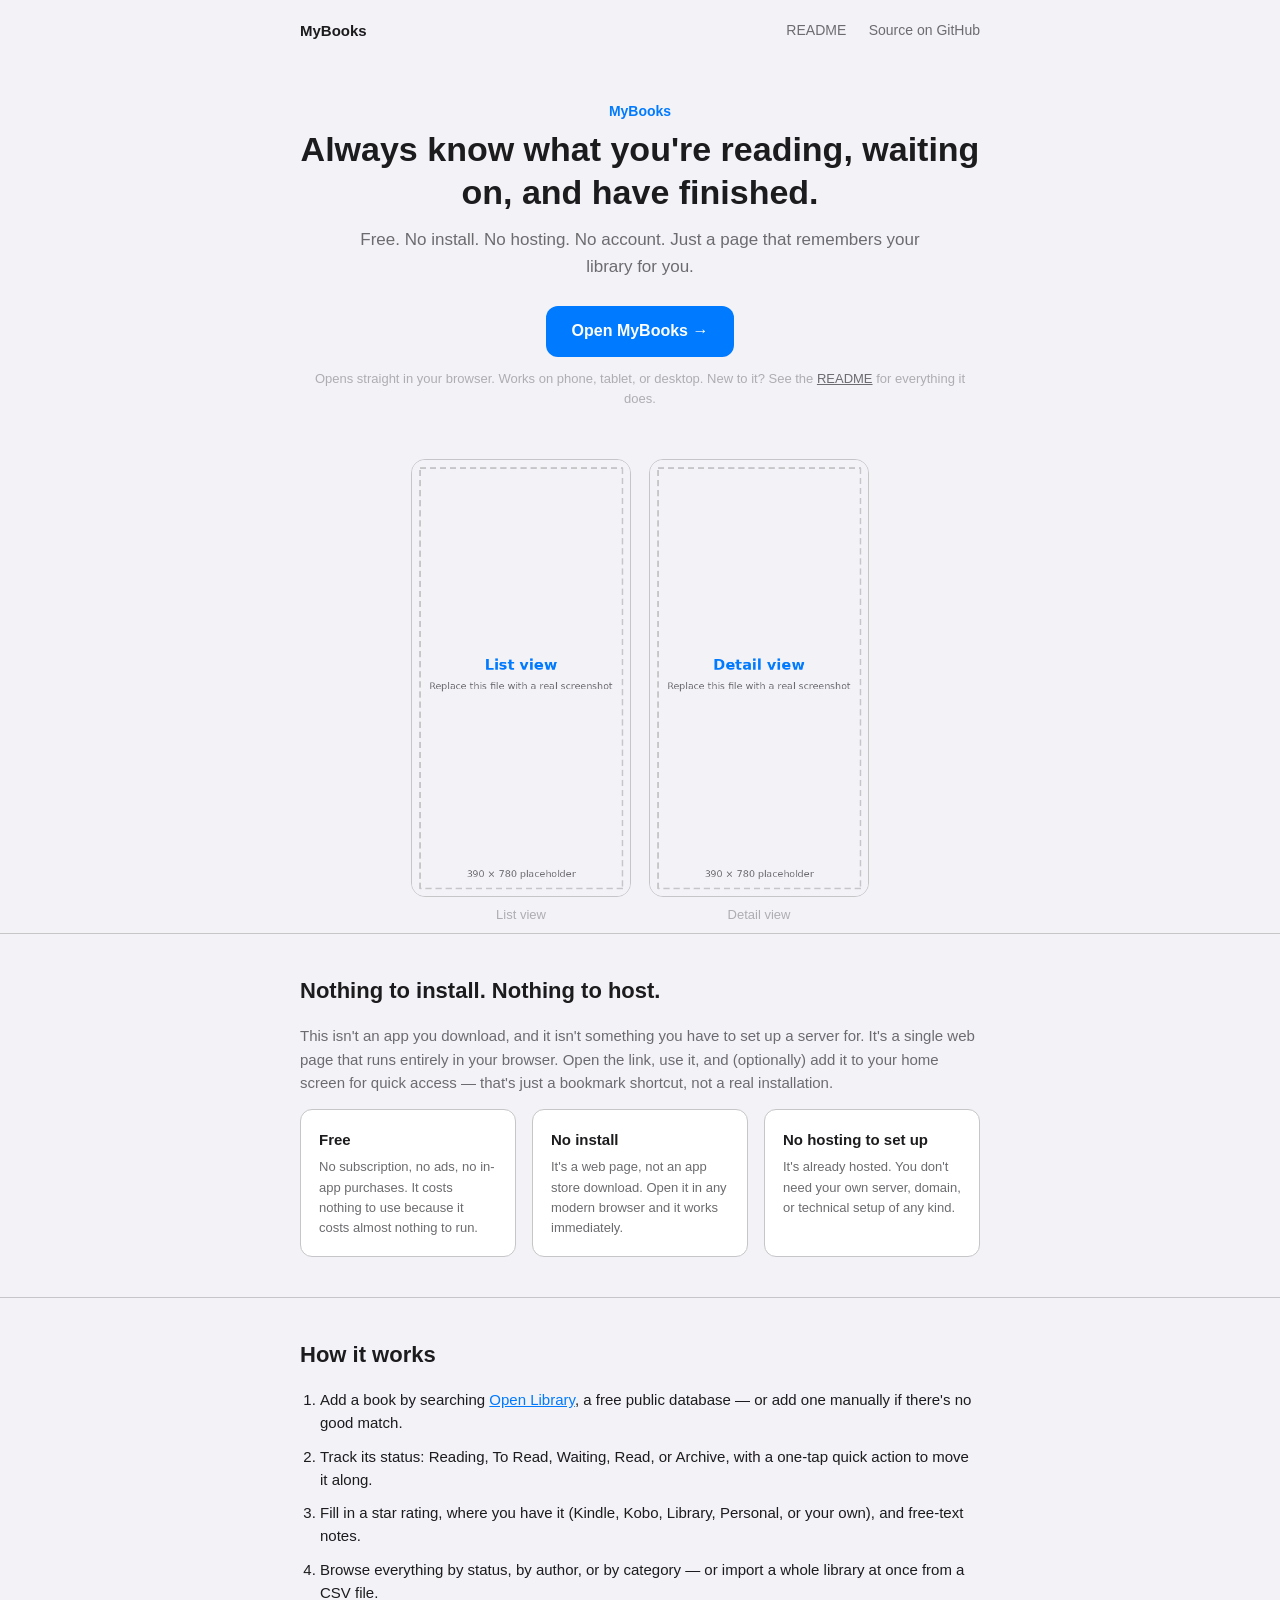
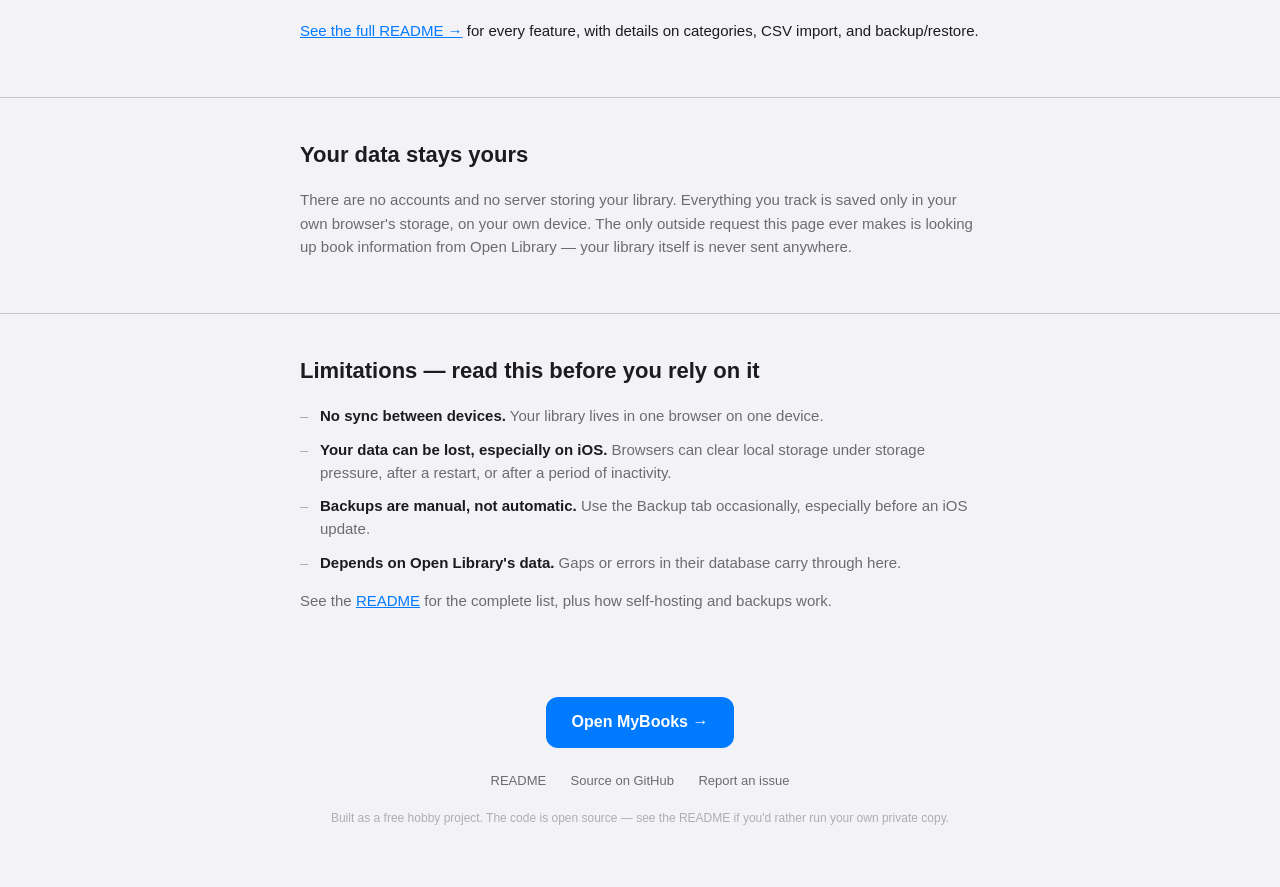
==== index.html @ d6f0a2b5 "Add files via upload" ====
<!DOCTYPE html>
<html lang="en">
<head>
<meta charset="UTF-8">
<meta name="viewport" content="width=device-width, initial-scale=1.0">
<title>MyBooks — a free, private reading tracker</title>
<meta name="description" content="Keep track of what you're reading, waiting on, and have finished. No install, no hosting, no account, no cost. Your data stays on your own device.">
<style>
  :root {
    --bg: #F2F2F7;
    --card: #FFFFFF;
    --blue: #007AFF;
    --label: #1C1C1E;
    --secondary-label: #6C6C70;
    --tertiary-label: #AEAEB2;
    --separator: #C6C6C8;
  }
  * { box-sizing: border-box; }
  body {
    margin: 0;
    background: var(--bg);
    color: var(--label);
    font-family: -apple-system, BlinkMacSystemFont, "SF Pro Text", "Helvetica Neue", Arial, sans-serif;
    line-height: 1.55;
  }
  .wrap { max-width: 720px; margin: 0 auto; padding: 0 20px; }

  nav { padding: 18px 0; }
  nav .wrap { display: flex; justify-content: space-between; align-items: center; }
  nav .brand { font-weight: 700; font-size: 15px; }
  nav a { color: var(--secondary-label); text-decoration: none; font-size: 14px; margin-left: 18px; }
  nav a:hover { color: var(--blue); }

  header.hero { padding: 40px 0 10px; text-align: center; }
  header.hero .kicker { font-size: 14px; font-weight: 600; color: var(--blue); margin-bottom: 6px; }
  header.hero h1 { font-size: 34px; line-height: 1.25; margin: 0 0 14px; font-weight: 700; }
  header.hero p.lede { font-size: 17px; color: var(--secondary-label); max-width: 560px; margin: 0 auto 26px; }

  .cta {
    display: inline-block; background: var(--blue); color: #fff; text-decoration: none;
    font-size: 16px; font-weight: 600; padding: 13px 26px; border-radius: 12px;
  }
  .cta:hover { opacity: 0.9; }
  .cta-note { font-size: 13px; color: var(--tertiary-label); margin-top: 12px; }
  .cta-note a { color: var(--secondary-label); }

  .screens { display: flex; gap: 18px; justify-content: center; margin: 40px 0 8px; flex-wrap: wrap; }
  .screens figure { margin: 0; text-align: center; }
  .screens img {
    width: 220px; max-width: 42vw; border-radius: 14px; border: 0.5px solid var(--separator);
    display: block;
  }
  .screens figcaption { font-size: 13px; color: var(--tertiary-label); margin-top: 8px; }

  section { padding: 40px 0; border-top: 0.5px solid var(--separator); }
  section h2 { font-size: 22px; margin: 0 0 16px; }

  .feature-grid { display: grid; grid-template-columns: repeat(3, 1fr); gap: 16px; }
  .feature-grid .card {
    background: var(--card); border-radius: 12px; padding: 18px; border: 0.5px solid var(--separator);
  }
  .feature-grid h3 { font-size: 15px; margin: 0 0 6px; }
  .feature-grid p { font-size: 13px; color: var(--secondary-label); margin: 0; }

  ol.steps, ul.plain { padding-left: 20px; margin: 0; }
  ol.steps li, ul.plain li { margin-bottom: 10px; font-size: 15px; }
  ul.plain { list-style: none; padding-left: 0; }
  ul.plain li { padding-left: 20px; position: relative; }
  ul.plain li::before { content: "\2013"; position: absolute; left: 0; color: var(--tertiary-label); }

  p { font-size: 15px; }
  a { color: var(--blue); }

  footer { padding: 30px 0 60px; text-align: center; }
  footer .links a { color: var(--secondary-label); text-decoration: none; font-size: 13px; margin: 0 10px; }
  footer .links a:hover { color: var(--blue); }
  footer .fine { font-size: 12px; color: var(--tertiary-label); margin-top: 16px; }

  @media (max-width: 560px) {
    .feature-grid { grid-template-columns: 1fr; }
    header.hero h1 { font-size: 28px; }
  }
</style>
</head>
<body>

<nav>
  <div class="wrap">
    <span class="brand">MyBooks</span>
    <span>
      <a href="https://github.com/CyberAdvisor/MyBooks/blob/main/README.md">README</a>
      <a href="https://github.com/CyberAdvisor/MyBooks">Source on GitHub</a>
    </span>
  </div>
</nav>

<header class="hero">
  <div class="wrap">
    <div class="kicker">MyBooks</div>
    <h1>Always know what you're reading, waiting on, and have finished.</h1>
    <p class="lede">
      Free. No install. No hosting. No account. Just a page that remembers your library for you.
    </p>
    <a class="cta" href="/mybooks/">Open MyBooks &rarr;</a>
    <div class="cta-note">
      Opens straight in your browser. Works on phone, tablet, or desktop.
      New to it? See the <a href="https://github.com/CyberAdvisor/MyBooks/blob/main/README.md">README</a> for everything it does.
    </div>
  </div>
</header>

<div class="wrap">
  <div class="screens">
    <figure>
      <img src="images/list-view.png" alt="MyBooks list view, grouped by reading status with search and quick actions">
      <figcaption>List view</figcaption>
    </figure>
    <figure>
      <img src="images/detail-view.png" alt="MyBooks detail view for a single book, showing cover, category, rating, and notes">
      <figcaption>Detail view</figcaption>
    </figure>
  </div>
</div>

<section>
  <div class="wrap">
    <h2>Nothing to install. Nothing to host.</h2>
    <p style="color: var(--secondary-label);">
      This isn't an app you download, and it isn't something you have to set up a server for.
      It's a single web page that runs entirely in your browser. Open the link, use it, and
      (optionally) add it to your home screen for quick access &mdash; that's just a bookmark
      shortcut, not a real installation.
    </p>
    <div class="feature-grid">
      <div class="card">
        <h3>Free</h3>
        <p>No subscription, no ads, no in-app purchases. It costs nothing to use because it costs almost nothing to run.</p>
      </div>
      <div class="card">
        <h3>No install</h3>
        <p>It's a web page, not an app store download. Open it in any modern browser and it works immediately.</p>
      </div>
      <div class="card">
        <h3>No hosting to set up</h3>
        <p>It's already hosted. You don't need your own server, domain, or technical setup of any kind.</p>
      </div>
    </div>
  </div>
</section>

<section>
  <div class="wrap">
    <h2>How it works</h2>
    <ol class="steps">
      <li>Add a book by searching <a href="https://openlibrary.org">Open Library</a>, a free public database &mdash; or add one manually if there's no good match.</li>
      <li>Track its status: Reading, To Read, Waiting, Read, or Archive, with a one-tap quick action to move it along.</li>
      <li>Fill in a star rating, where you have it (Kindle, Kobo, Library, Personal, or your own), and free-text notes.</li>
      <li>Browse everything by status, by author, or by category &mdash; or import a whole library at once from a CSV file.</li>
    </ol>
    <p><a href="https://github.com/CyberAdvisor/MyBooks/blob/main/README.md">See the full README &rarr;</a> for every feature, with details on categories, CSV import, and backup/restore.</p>
  </div>
</section>

<section>
  <div class="wrap">
    <h2>Your data stays yours</h2>
    <p style="color: var(--secondary-label);">
      There are no accounts and no server storing your library. Everything you track is saved
      only in your own browser's storage, on your own device. The only outside request this
      page ever makes is looking up book information from Open Library &mdash; your library itself
      is never sent anywhere.
    </p>
  </div>
</section>

<section>
  <div class="wrap">
    <h2>Limitations &mdash; read this before you rely on it</h2>
    <ul class="plain" style="color: var(--secondary-label);">
      <li><strong style="color: var(--label);">No sync between devices.</strong> Your library lives in one browser on one device.</li>
      <li><strong style="color: var(--label);">Your data can be lost, especially on iOS.</strong> Browsers can clear local storage under storage pressure, after a restart, or after a period of inactivity.</li>
      <li><strong style="color: var(--label);">Backups are manual, not automatic.</strong> Use the Backup tab occasionally, especially before an iOS update.</li>
      <li><strong style="color: var(--label);">Depends on Open Library's data.</strong> Gaps or errors in their database carry through here.</li>
    </ul>
    <p style="color: var(--secondary-label);">See the <a href="https://github.com/CyberAdvisor/MyBooks/blob/main/README.md">README</a> for the complete list, plus how self-hosting and backups work.</p>
  </div>
</section>

<footer>
  <a class="cta" href="/mybooks/">Open MyBooks &rarr;</a>
  <div class="links" style="margin-top: 20px;">
    <a href="https://github.com/CyberAdvisor/MyBooks/blob/main/README.md">README</a>
    <a href="https://github.com/CyberAdvisor/MyBooks">Source on GitHub</a>
    <a href="https://github.com/CyberAdvisor/MyBooks/issues">Report an issue</a>
  </div>
  <div class="fine">Built as a free hobby project. The code is open source &mdash; see the README if you'd rather run your own private copy.</div>
</footer>

</body>
</html>
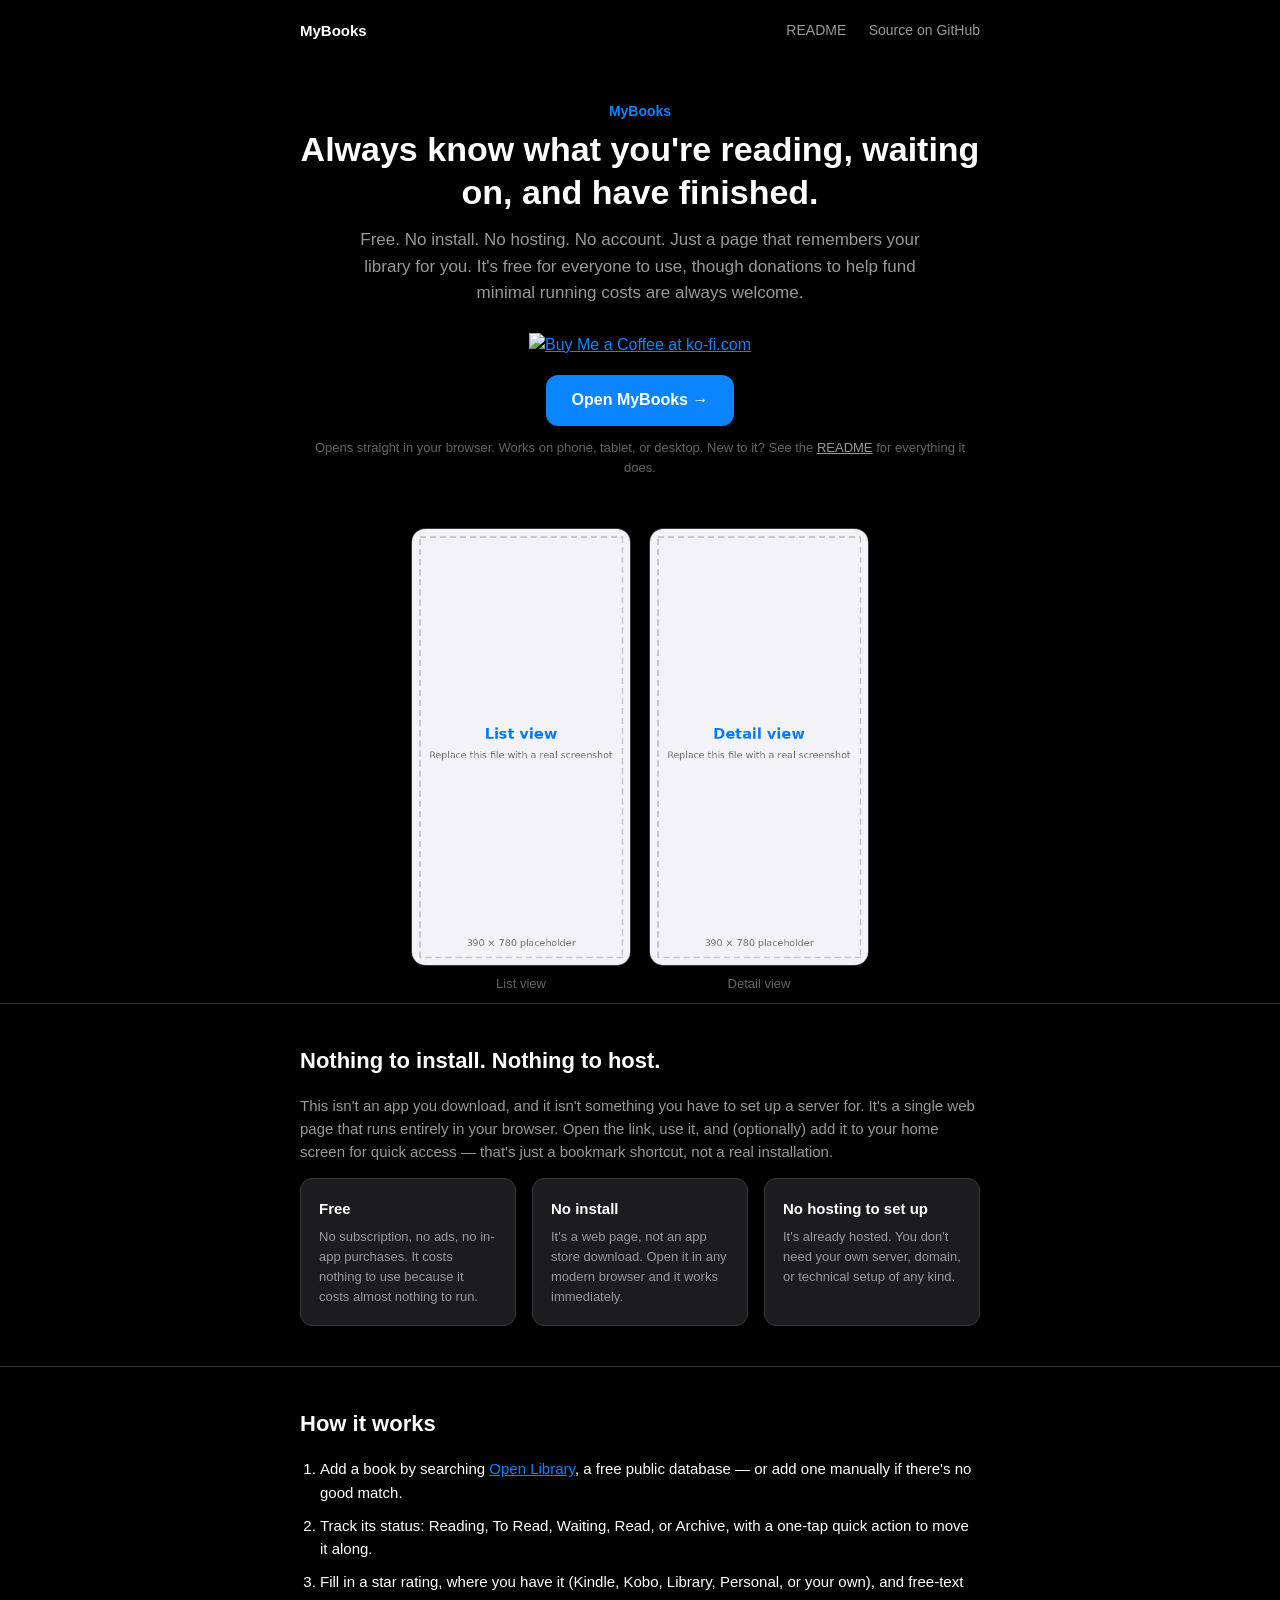
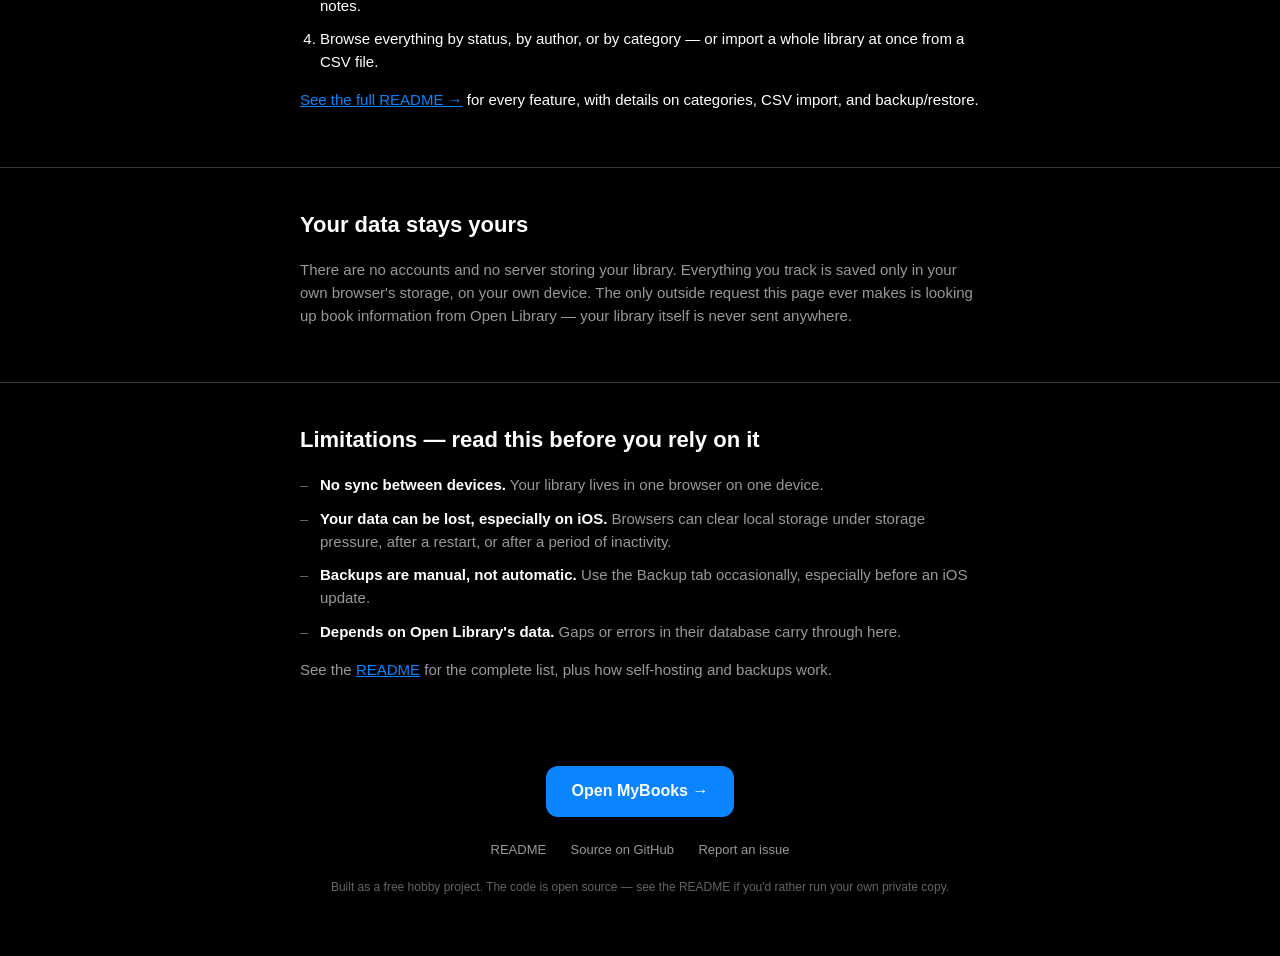
==== commit cb8e6127: "Add files via upload Update appearance" ====
--- a/index.html
+++ b/index.html
@@ -7,13 +7,13 @@
 <meta name="description" content="Keep track of what you're reading, waiting on, and have finished. No install, no hosting, no account, no cost. Your data stays on your own device.">
 <style>
   :root {
-    --bg: #F2F2F7;
-    --card: #FFFFFF;
-    --blue: #007AFF;
-    --label: #1C1C1E;
-    --secondary-label: #6C6C70;
-    --tertiary-label: #AEAEB2;
-    --separator: #C6C6C8;
+    --bg: #000000;
+    --card: #1C1C1E;
+    --blue: #0A84FF;
+    --label: #FFFFFF;
+    --secondary-label: #98989D;
+    --tertiary-label: #636366;
+    --separator: #38383A;
   }
   * { box-sizing: border-box; }
   body {
@@ -44,6 +44,8 @@
   .cta-note { font-size: 13px; color: var(--tertiary-label); margin-top: 12px; }
   .cta-note a { color: var(--secondary-label); }
 
+  .kofi { margin-bottom: 18px; }
+
   .screens { display: flex; gap: 18px; justify-content: center; margin: 40px 0 8px; flex-wrap: wrap; }
   .screens figure { margin: 0; text-align: center; }
   .screens img {
@@ -100,7 +102,11 @@
     <h1>Always know what you're reading, waiting on, and have finished.</h1>
     <p class="lede">
       Free. No install. No hosting. No account. Just a page that remembers your library for you.
+      It's free for everyone to use, though donations to help fund minimal running costs are always welcome.
     </p>
+    <div class="kofi">
+      <a href="https://ko-fi.com/Z8O623D716" target="_blank" rel="noopener"><img height="36" style="border:0px;height:36px;" src="https://storage.ko-fi.com/cdn/kofi6.png?v=6" alt="Buy Me a Coffee at ko-fi.com"></a>
+    </div>
     <a class="cta" href="/mybooks/">Open MyBooks &rarr;</a>
     <div class="cta-note">
       Opens straight in your browser. Works on phone, tablet, or desktop.
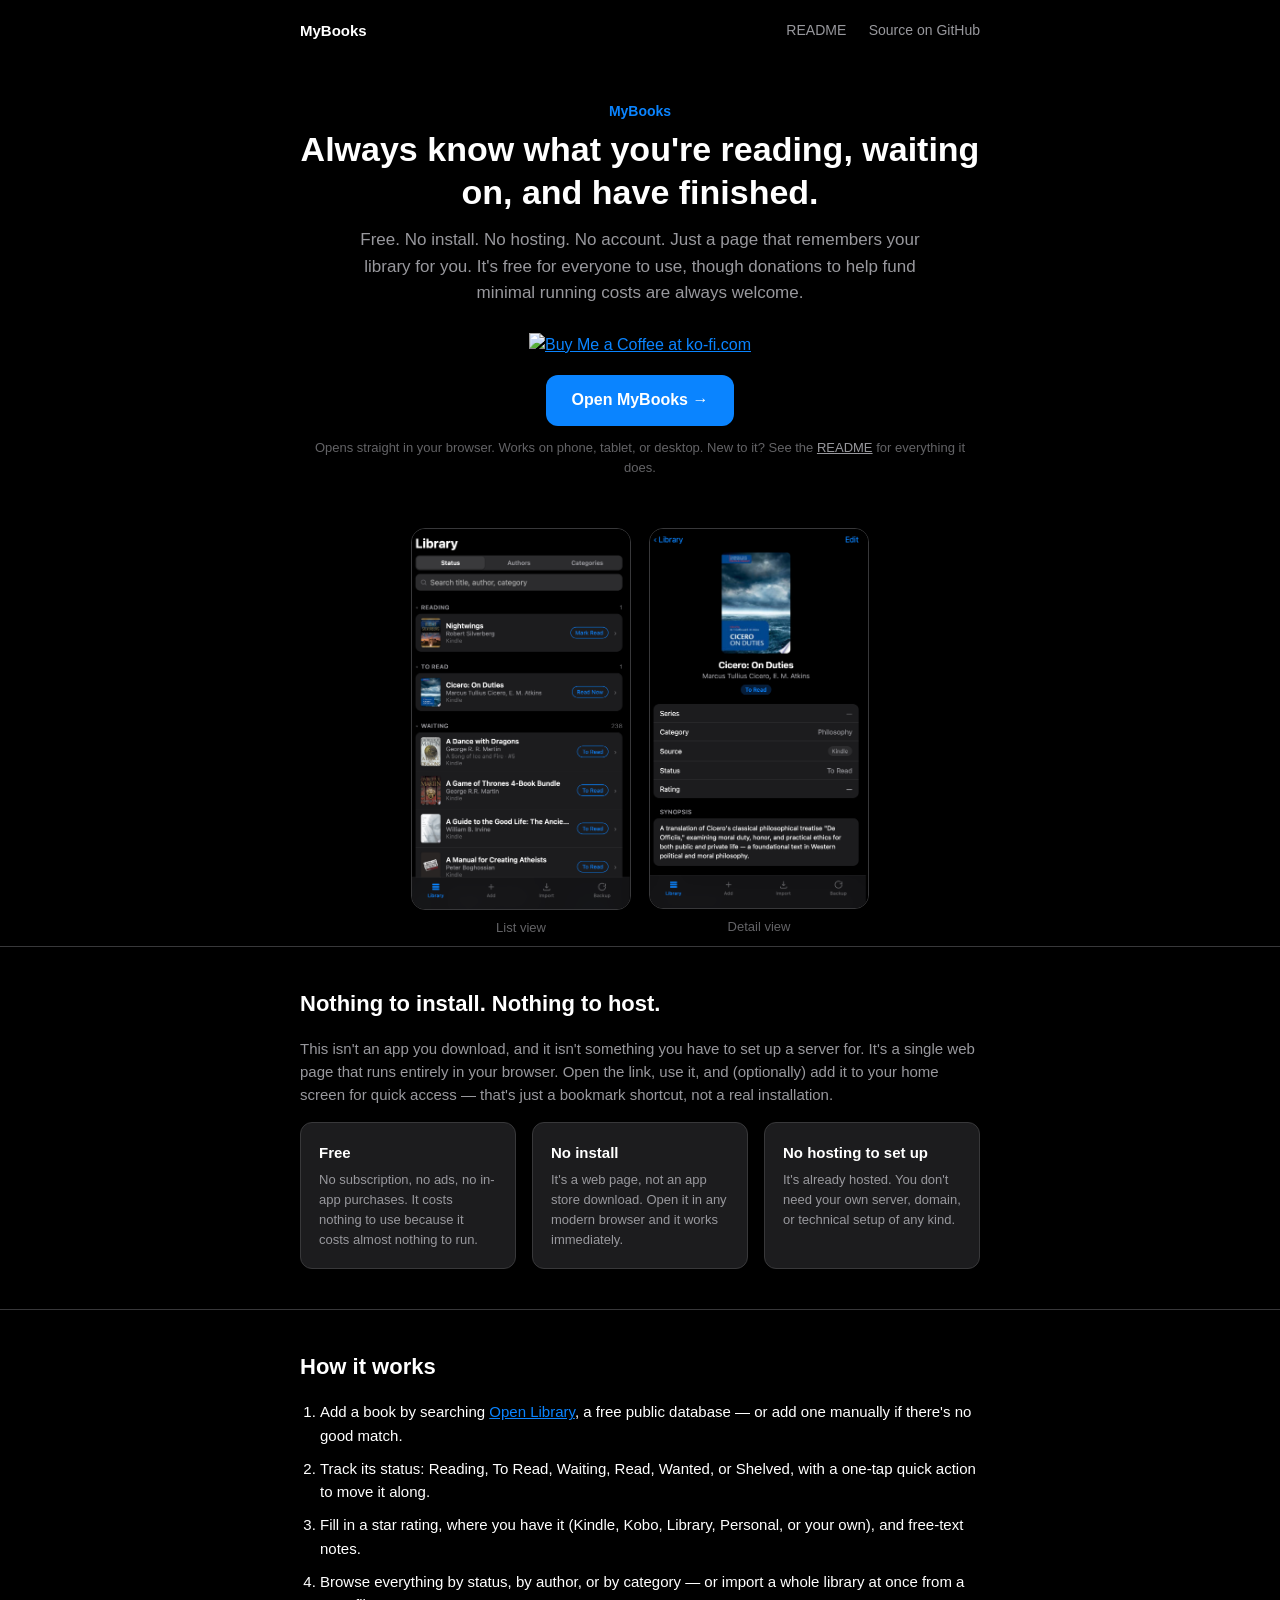
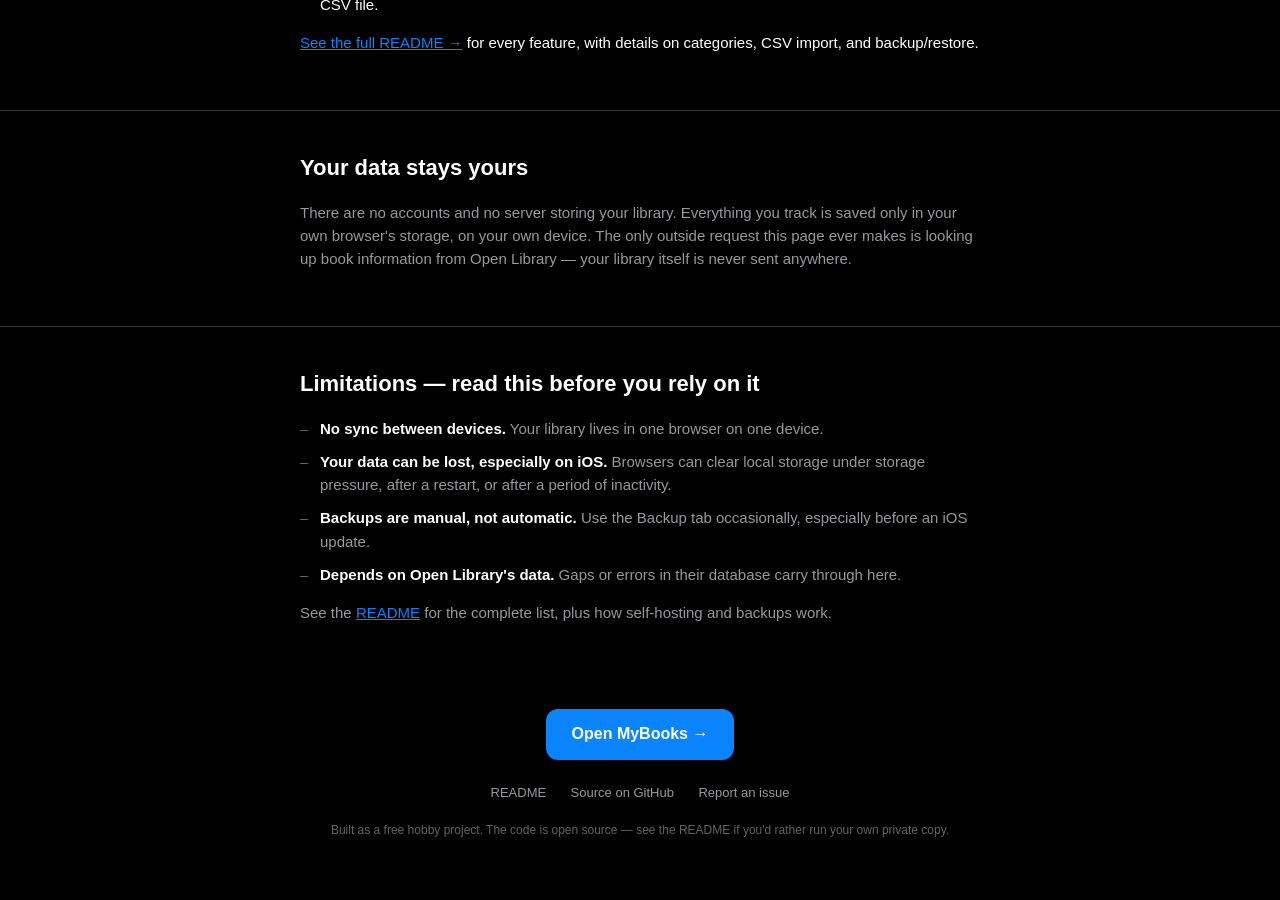
==== commit 6288f8b2: "Add files via upload" ====
--- a/index.html
+++ b/index.html
@@ -159,7 +159,7 @@
     <h2>How it works</h2>
     <ol class="steps">
       <li>Add a book by searching <a href="https://openlibrary.org">Open Library</a>, a free public database &mdash; or add one manually if there's no good match.</li>
-      <li>Track its status: Reading, To Read, Waiting, Read, or Archive, with a one-tap quick action to move it along.</li>
+      <li>Track its status: Reading, To Read, Waiting, Read, Wanted, or Shelved, with a one-tap quick action to move it along.</li>
       <li>Fill in a star rating, where you have it (Kindle, Kobo, Library, Personal, or your own), and free-text notes.</li>
       <li>Browse everything by status, by author, or by category &mdash; or import a whole library at once from a CSV file.</li>
     </ol>
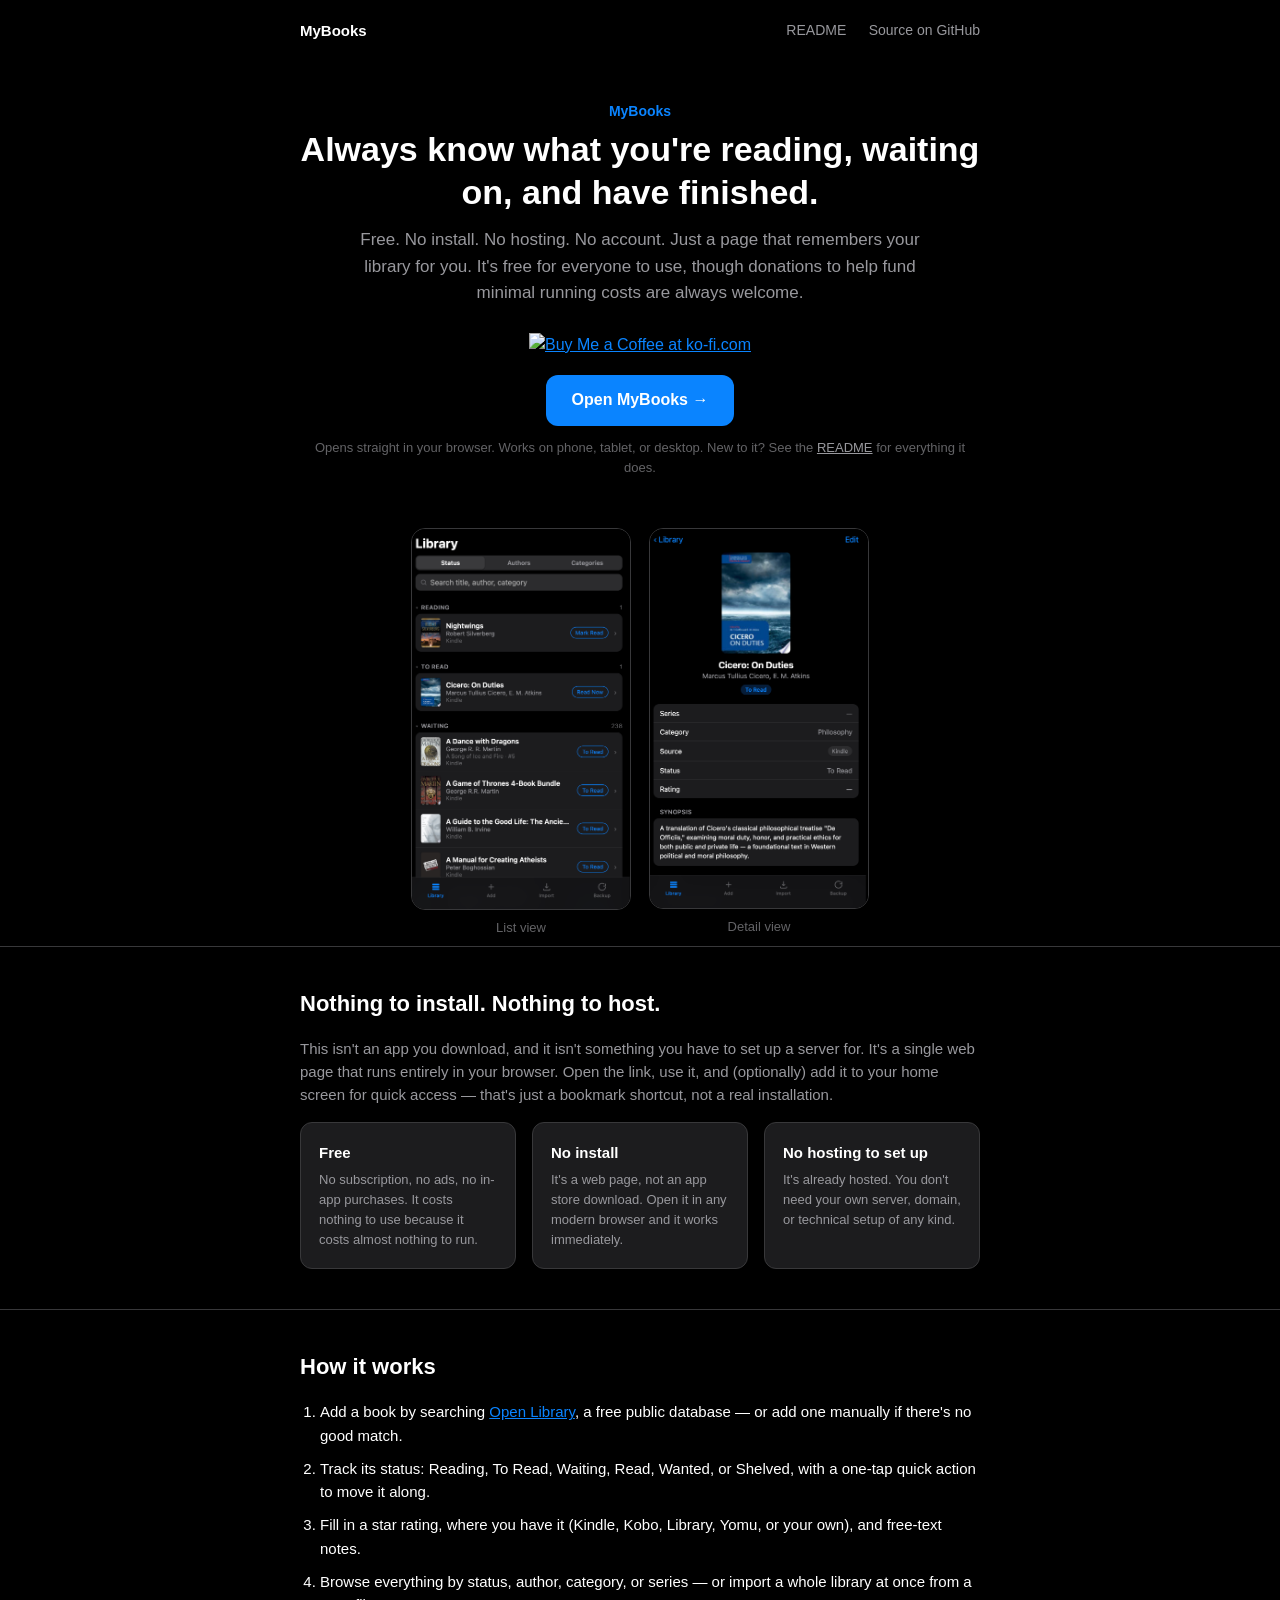
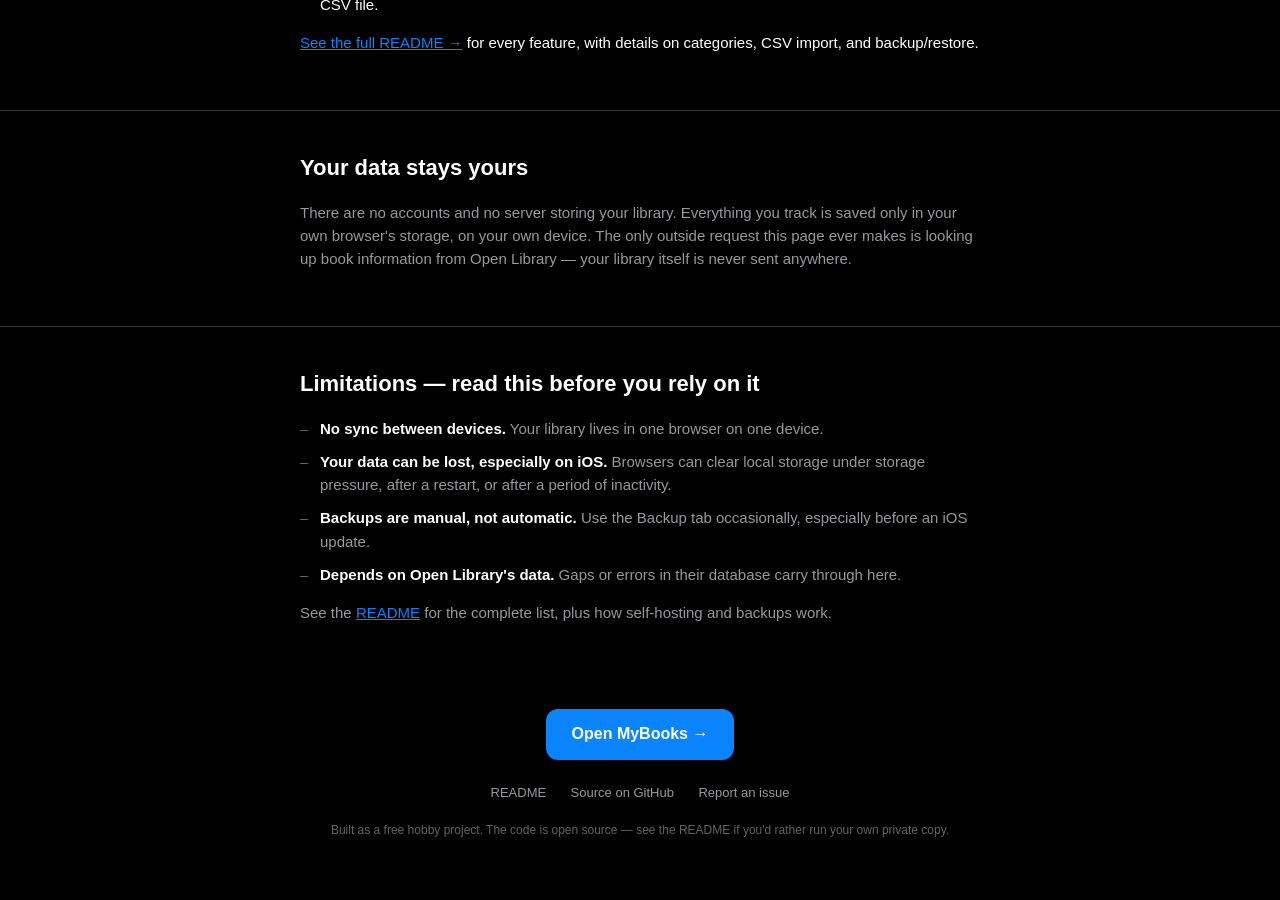
==== commit 11fbb87f: "Add files via upload Added sort to status for ratings" ====
--- a/index.html
+++ b/index.html
@@ -160,8 +160,8 @@
     <ol class="steps">
       <li>Add a book by searching <a href="https://openlibrary.org">Open Library</a>, a free public database &mdash; or add one manually if there's no good match.</li>
       <li>Track its status: Reading, To Read, Waiting, Read, Wanted, or Shelved, with a one-tap quick action to move it along.</li>
-      <li>Fill in a star rating, where you have it (Kindle, Kobo, Library, Personal, or your own), and free-text notes.</li>
-      <li>Browse everything by status, by author, or by category &mdash; or import a whole library at once from a CSV file.</li>
+      <li>Fill in a star rating, where you have it (Kindle, Kobo, Library, Yomu, or your own), and free-text notes.</li>
+      <li>Browse everything by status, author, category, or series &mdash; or import a whole library at once from a CSV file.</li>
     </ol>
     <p><a href="https://github.com/CyberAdvisor/MyBooks/blob/main/README.md">See the full README &rarr;</a> for every feature, with details on categories, CSV import, and backup/restore.</p>
   </div>
